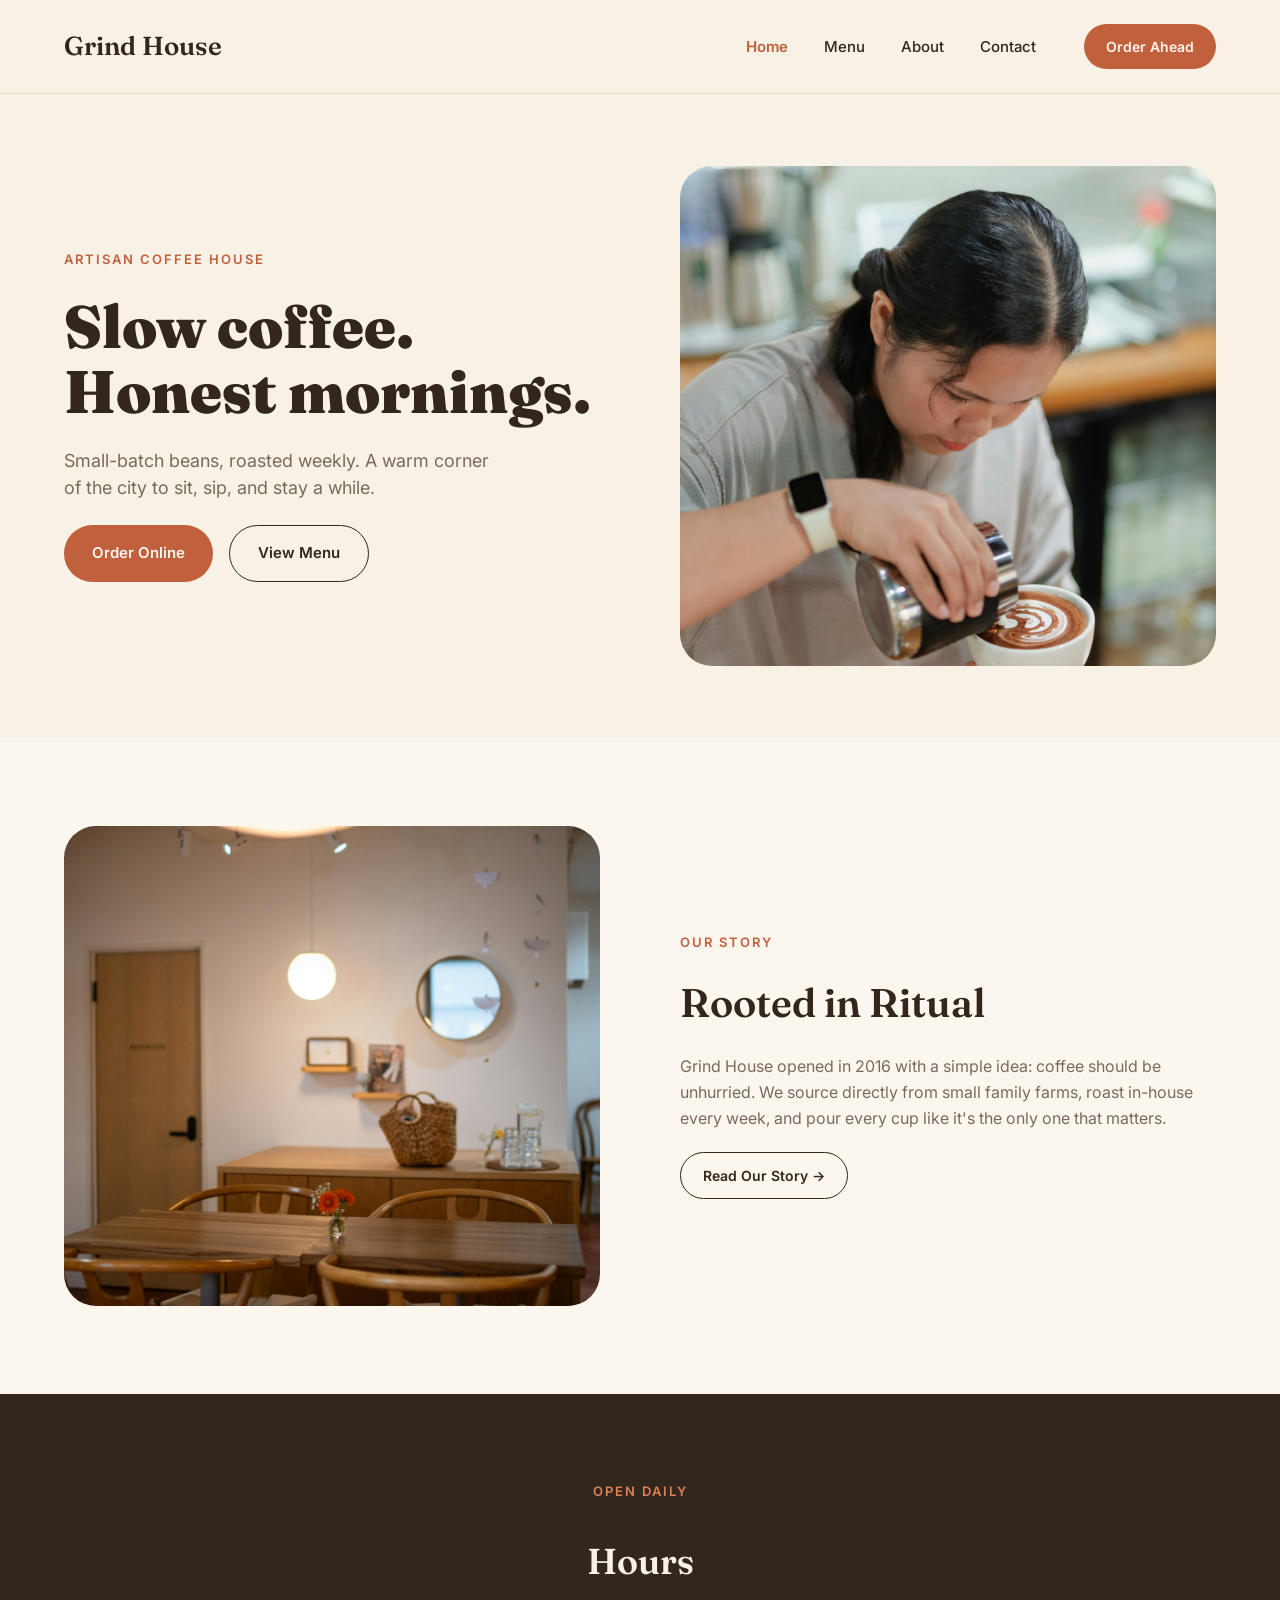
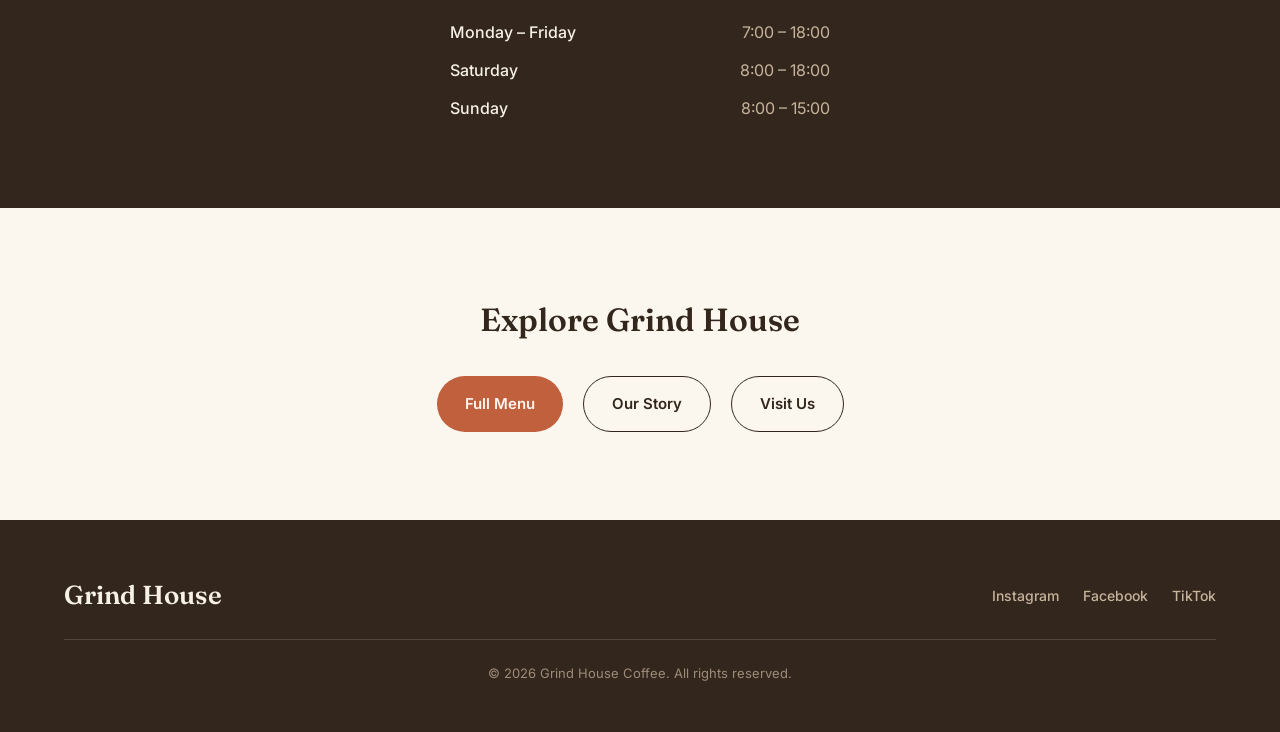
==== index.html @ 4ec2ee50 "Initial commit: Grind House multi-page static site Warm-minimalist coffee house landing site built f" ====
<!DOCTYPE html>
<html lang="ru">
<head>
<meta charset="UTF-8">
<meta name="viewport" content="width=device-width, initial-scale=1.0">
<title>Grind House — Artisan Coffee House</title>
<link rel="preconnect" href="https://fonts.googleapis.com">
<link rel="preconnect" href="https://fonts.gstatic.com" crossorigin>
<link href="https://fonts.googleapis.com/css2?family=Fraunces:ital,wght@0,600;0,900;1,600&family=Inter:ital,wght@0,400;0,500;0,600;1,400&display=swap" rel="stylesheet">
<link rel="stylesheet" href="css/style.css">
</head>
<body>

<header class="site-header">
  <a class="logo" href="index.html">Grind House</a>
  <nav class="site-nav">
    <ul class="nav-links">
      <li><a href="index.html" class="active" aria-current="page">Home</a></li>
      <li><a href="menu.html">Menu</a></li>
      <li><a href="about.html">About</a></li>
      <li><a href="contact.html">Contact</a></li>
    </ul>
    <a class="btn btn-primary btn-small" href="#">Order Ahead</a>
  </nav>
</header>

<main>

  <section class="hero">
    <div class="hero-copy">
      <span class="eyebrow">Artisan Coffee House</span>
      <h1>Slow coffee.<br>Honest mornings.</h1>
      <p class="subtext">Small-batch beans, roasted weekly. A warm corner of the city to sit, sip, and stay a while.</p>
      <div class="cta-row">
        <a class="btn btn-primary" href="#">Order Online</a>
        <a class="btn btn-secondary" href="menu.html">View Menu</a>
      </div>
    </div>
    <div class="photo-frame">
      <img src="assets/hero-barista-latte-art.jpg" alt="Barista pouring latte art into a cup at Grind House">
    </div>
  </section>

  <section class="about">
    <div class="photo-frame">
      <img src="assets/about-cafe-interior.jpg" alt="Cozy warm-toned interior of Grind House">
    </div>
    <div class="about-copy">
      <span class="eyebrow">Our Story</span>
      <h2>Rooted in Ritual</h2>
      <p>Grind House opened in 2016 with a simple idea: coffee should be unhurried. We source directly from small family farms, roast in-house every week, and pour every cup like it's the only one that matters.</p>
      <a class="btn btn-secondary btn-small" href="about.html">Read Our Story →</a>
    </div>
  </section>

  <section class="hours">
    <span class="eyebrow">Open Daily</span>
    <h2>Hours</h2>
    <div class="hours-list">
      <div class="hours-row"><span class="day">Monday – Friday</span><span class="time">7:00 – 18:00</span></div>
      <div class="hours-row"><span class="day">Saturday</span><span class="time">8:00 – 18:00</span></div>
      <div class="hours-row"><span class="day">Sunday</span><span class="time">8:00 – 15:00</span></div>
    </div>
  </section>

  <section class="explore">
    <h2>Explore Grind House</h2>
    <div class="explore-buttons">
      <a class="btn btn-primary" href="menu.html">Full Menu</a>
      <a class="btn btn-secondary" href="about.html">Our Story</a>
      <a class="btn btn-secondary" href="contact.html">Visit Us</a>
    </div>
  </section>

</main>

<footer class="site-footer">
  <div class="footer-top">
    <span class="logo">Grind House</span>
    <div class="social-links">
      <a href="#">Instagram</a>
      <a href="#">Facebook</a>
      <a href="#">TikTok</a>
    </div>
  </div>
  <div class="footer-divider"></div>
  <p class="copyright">© 2026 Grind House Coffee. All rights reserved.</p>
</footer>

</body>
</html>
---- css/style.css ----
/* Grind House — shared styles
   Palette, type and spacing carried over 1:1 from the Figma landing page. */

:root {
  --cream: #F7F1E6;
  --cream-alt: #FBF7EF;
  --text-dark: #33261C;
  --text-muted: #7A6A5D;
  --terracotta: #C1603C;
  --terracotta-dark: #A94D2B;
  --terracotta-light: #DD825A;
  --cream-text: #FFF6F0;
  --warm-muted: #C7B49D;
  --copy-muted: #9E8C7A;
  --map-bg: #EDE3D3;
  --border: #E4D8C6;
}

* {
  box-sizing: border-box;
}

html {
  scroll-behavior: smooth;
}

body {
  margin: 0;
  background: var(--cream);
  color: var(--text-dark);
  font-family: "Inter", sans-serif;
  font-size: 16px;
  line-height: 1.5;
}

h1, h2, h3 {
  margin: 0;
  font-family: "Fraunces", serif;
  font-weight: 600;
}

p {
  margin: 0;
}

a {
  text-decoration: none;
  color: inherit;
}

ul {
  list-style: none;
  margin: 0;
  padding: 0;
}

img {
  max-width: 100%;
  display: block;
}

.eyebrow {
  font-family: "Inter", sans-serif;
  font-weight: 600;
  font-size: 13px;
  letter-spacing: 2px;
  text-transform: uppercase;
  color: var(--terracotta);
}

.section-heading {
  display: flex;
  flex-direction: column;
  align-items: center;
  gap: 12px;
  text-align: center;
  margin-bottom: 48px;
}

.section-heading h2 {
  font-size: clamp(28px, 4vw, 40px);
  color: var(--text-dark);
}

/* Buttons */

.btn {
  display: inline-flex;
  align-items: center;
  justify-content: center;
  padding: 16px 28px;
  border-radius: 999px;
  font-family: "Inter", sans-serif;
  font-weight: 600;
  font-size: 15px;
  border: none;
  cursor: pointer;
  transition: background-color 0.2s ease, color 0.2s ease, border-color 0.2s ease;
}

.btn-primary {
  background: var(--terracotta);
  color: var(--cream-text);
}

.btn-primary:hover {
  background: var(--terracotta-dark);
}

.btn-secondary {
  background: transparent;
  color: var(--text-dark);
  border: 1.5px solid var(--text-dark);
}

.btn-secondary:hover {
  background: var(--text-dark);
  color: var(--cream);
}

.btn-small {
  padding: 12px 22px;
  font-size: 14px;
}

/* Header / Nav */

.site-header {
  position: sticky;
  top: 0;
  z-index: 10;
  display: flex;
  align-items: center;
  justify-content: space-between;
  gap: 24px;
  padding: 24px 64px;
  background: var(--cream);
  border-bottom: 1px solid var(--border);
  flex-wrap: wrap;
}

.logo {
  font-family: "Fraunces", serif;
  font-weight: 600;
  font-size: 26px;
  color: var(--text-dark);
  white-space: nowrap;
}

.site-nav {
  display: flex;
  align-items: center;
  gap: 48px;
  flex-wrap: wrap;
}

.nav-links {
  display: flex;
  align-items: center;
  gap: 36px;
  flex-wrap: wrap;
}

.nav-links a {
  font-weight: 500;
  font-size: 15px;
  color: var(--text-dark);
}

.nav-links a.active {
  color: var(--terracotta);
  font-weight: 600;
}

.nav-links a:hover {
  color: var(--terracotta);
}

/* Photos */

.photo-frame {
  position: relative;
  flex: 1;
  min-height: 260px;
  border-radius: 32px;
  overflow: hidden;
  background: linear-gradient(135deg, #8B5E3C, #5C3D25);
}

.photo-frame img {
  width: 100%;
  height: 100%;
  object-fit: cover;
  display: block;
}

/* Gallery grid (about.html) */

.gallery {
  display: flex;
  flex-direction: column;
  align-items: center;
  gap: 40px;
  padding: 96px 64px;
  background: var(--cream);
}

.gallery-grid {
  display: grid;
  grid-template-columns: repeat(3, 1fr);
  gap: 24px;
  width: 100%;
  max-width: 1200px;
}

.gallery-grid .photo-frame {
  height: 260px;
  border-radius: 20px;
}

/* Hero */

.hero {
  display: flex;
  align-items: center;
  gap: 80px;
  padding: 72px 64px;
  background: var(--cream);
}

.hero-copy {
  flex: 1;
  display: flex;
  flex-direction: column;
  align-items: flex-start;
  gap: 24px;
}

.hero-copy h1 {
  font-weight: 900;
  font-size: clamp(36px, 5vw, 60px);
  line-height: 1.08;
  color: var(--text-dark);
}

.hero-copy p.subtext {
  font-family: "Inter", sans-serif;
  font-size: 18px;
  line-height: 1.5;
  color: var(--text-muted);
  max-width: 440px;
}

.cta-row {
  display: flex;
  gap: 16px;
  flex-wrap: wrap;
}

.hero .photo-frame {
  flex: 1;
  height: 500px;
}

/* About */

.about {
  display: flex;
  align-items: center;
  gap: 80px;
  padding: 88px 64px;
  background: var(--cream-alt);
}

.about .photo-frame {
  flex: 1;
  height: 480px;
}

.about-copy {
  flex: 1;
  display: flex;
  flex-direction: column;
  align-items: flex-start;
  gap: 20px;
}

.about-copy h2 {
  font-size: clamp(28px, 4vw, 40px);
}

.about-copy p {
  font-size: 16px;
  line-height: 1.65;
  color: var(--text-muted);
  max-width: 520px;
}

/* About page — values row */

.values-row {
  display: flex;
  gap: 40px;
  padding: 0 64px 96px;
  background: var(--cream-alt);
  flex-wrap: wrap;
  justify-content: center;
}

.value-card {
  flex: 1;
  min-width: 220px;
  max-width: 320px;
  display: flex;
  flex-direction: column;
  gap: 12px;
}

.value-card .value-index {
  font-family: "Fraunces", serif;
  font-weight: 600;
  font-size: 32px;
  color: var(--terracotta);
}

.value-card h3 {
  font-size: 20px;
  color: var(--text-dark);
}

.value-card p {
  font-size: 15px;
  line-height: 1.6;
  color: var(--text-muted);
}

/* Menu */

.menu-section {
  display: flex;
  flex-direction: column;
  align-items: center;
  padding: 96px 64px;
  background: var(--cream);
}

.menu-intro {
  max-width: 560px;
  text-align: center;
  color: var(--text-muted);
  font-size: 16px;
  line-height: 1.6;
  margin: -24px 0 48px;
}

.menu-columns {
  display: grid;
  grid-template-columns: repeat(2, minmax(300px, 440px));
  gap: 64px;
  justify-content: center;
}

.menu-column {
  display: flex;
  flex-direction: column;
  gap: 20px;
}

.menu-column h3 {
  font-size: 22px;
  color: var(--text-dark);
}

.menu-row {
  display: flex;
  justify-content: space-between;
  align-items: center;
  gap: 12px;
}

.menu-row .item-name {
  font-weight: 500;
  color: var(--text-dark);
}

.menu-row .item-price {
  font-weight: 600;
  color: var(--terracotta);
}

/* Hours */

.hours {
  display: flex;
  flex-direction: column;
  align-items: center;
  gap: 32px;
  padding: 88px 64px;
  background: var(--text-dark);
}

.hours .eyebrow {
  color: var(--terracotta-light);
}

.hours h2 {
  color: var(--cream);
  font-size: clamp(28px, 4vw, 36px);
}

.hours-list {
  display: flex;
  flex-direction: column;
  gap: 14px;
  width: 100%;
  max-width: 380px;
}

.hours-row {
  display: flex;
  justify-content: space-between;
  gap: 12px;
}

.hours-row .day {
  font-weight: 500;
  color: var(--cream);
}

.hours-row .time {
  color: var(--warm-muted);
}

/* Explore links (index page) */

.explore {
  display: flex;
  flex-direction: column;
  align-items: center;
  gap: 32px;
  padding: 88px 64px;
  background: var(--cream-alt);
  text-align: center;
}

.explore h2 {
  font-size: clamp(24px, 3.5vw, 32px);
}

.explore-buttons {
  display: flex;
  gap: 20px;
  flex-wrap: wrap;
  justify-content: center;
}

/* Contact */

.contact {
  display: flex;
  align-items: center;
  gap: 80px;
  padding: 88px 64px;
  background: var(--cream);
  flex-wrap: wrap;
}

.contact-copy {
  flex: 1;
  min-width: 280px;
  display: flex;
  flex-direction: column;
  align-items: flex-start;
  gap: 18px;
}

.contact-copy h2 {
  font-size: clamp(28px, 4vw, 36px);
}

.contact-copy .address {
  color: var(--text-muted);
  font-size: 16px;
  line-height: 1.6;
}

.contact-copy .phone,
.contact-copy .email {
  font-weight: 500;
  font-size: 16px;
  color: var(--text-dark);
}

.map-placeholder {
  position: relative;
  flex: 1;
  min-width: 280px;
  height: 360px;
  border-radius: 24px;
  overflow: hidden;
  background: var(--map-bg);
}

.map-placeholder img {
  width: 100%;
  height: 100%;
  object-fit: cover;
  display: block;
}

.map-caption {
  position: absolute;
  left: 0;
  right: 0;
  bottom: 0;
  display: flex;
  align-items: center;
  gap: 8px;
  padding: 18px 20px;
  background: linear-gradient(to top, rgba(51, 38, 28, 0.8), transparent);
  color: var(--cream-text);
  font-size: 14px;
}

/* Footer */

.site-footer {
  display: flex;
  flex-direction: column;
  align-items: center;
  gap: 24px;
  padding: 56px 64px 48px;
  background: var(--text-dark);
}

.footer-top {
  display: flex;
  justify-content: space-between;
  align-items: center;
  width: 100%;
  flex-wrap: wrap;
  gap: 16px;
}

.footer-top .logo {
  color: var(--cream);
}

.social-links {
  display: flex;
  gap: 24px;
  flex-wrap: wrap;
}

.social-links a {
  font-weight: 500;
  font-size: 14px;
  color: var(--warm-muted);
}

.social-links a:hover {
  color: var(--cream-text);
}

.footer-divider {
  width: 100%;
  height: 1px;
  background: rgba(247, 241, 230, 0.15);
}

.copyright {
  font-size: 13px;
  color: var(--copy-muted);
}

/* Responsive */

@media (max-width: 900px) {
  .site-header {
    padding: 20px 24px;
  }

  .hero,
  .about,
  .contact {
    flex-direction: column;
    padding: 56px 24px;
    gap: 40px;
  }

  .hero-copy,
  .about-copy {
    align-items: center;
    text-align: center;
  }

  .hero-copy p.subtext {
    max-width: 100%;
  }

  .cta-row {
    justify-content: center;
  }

  .menu-section,
  .hours,
  .explore {
    padding: 64px 24px;
  }

  .menu-columns {
    grid-template-columns: 1fr;
    max-width: 440px;
  }

  .gallery {
    padding: 64px 24px;
  }

  .gallery-grid {
    grid-template-columns: repeat(2, 1fr);
  }
}

@media (max-width: 560px) {
  .gallery-grid {
    grid-template-columns: 1fr;
  }

  .site-footer {
    padding: 48px 24px;
  }

  .footer-top {
    flex-direction: column;
    text-align: center;
  }
}

@media (max-width: 480px) {
  .logo {
    font-size: 22px;
  }

  .nav-links {
    gap: 20px;
  }
}
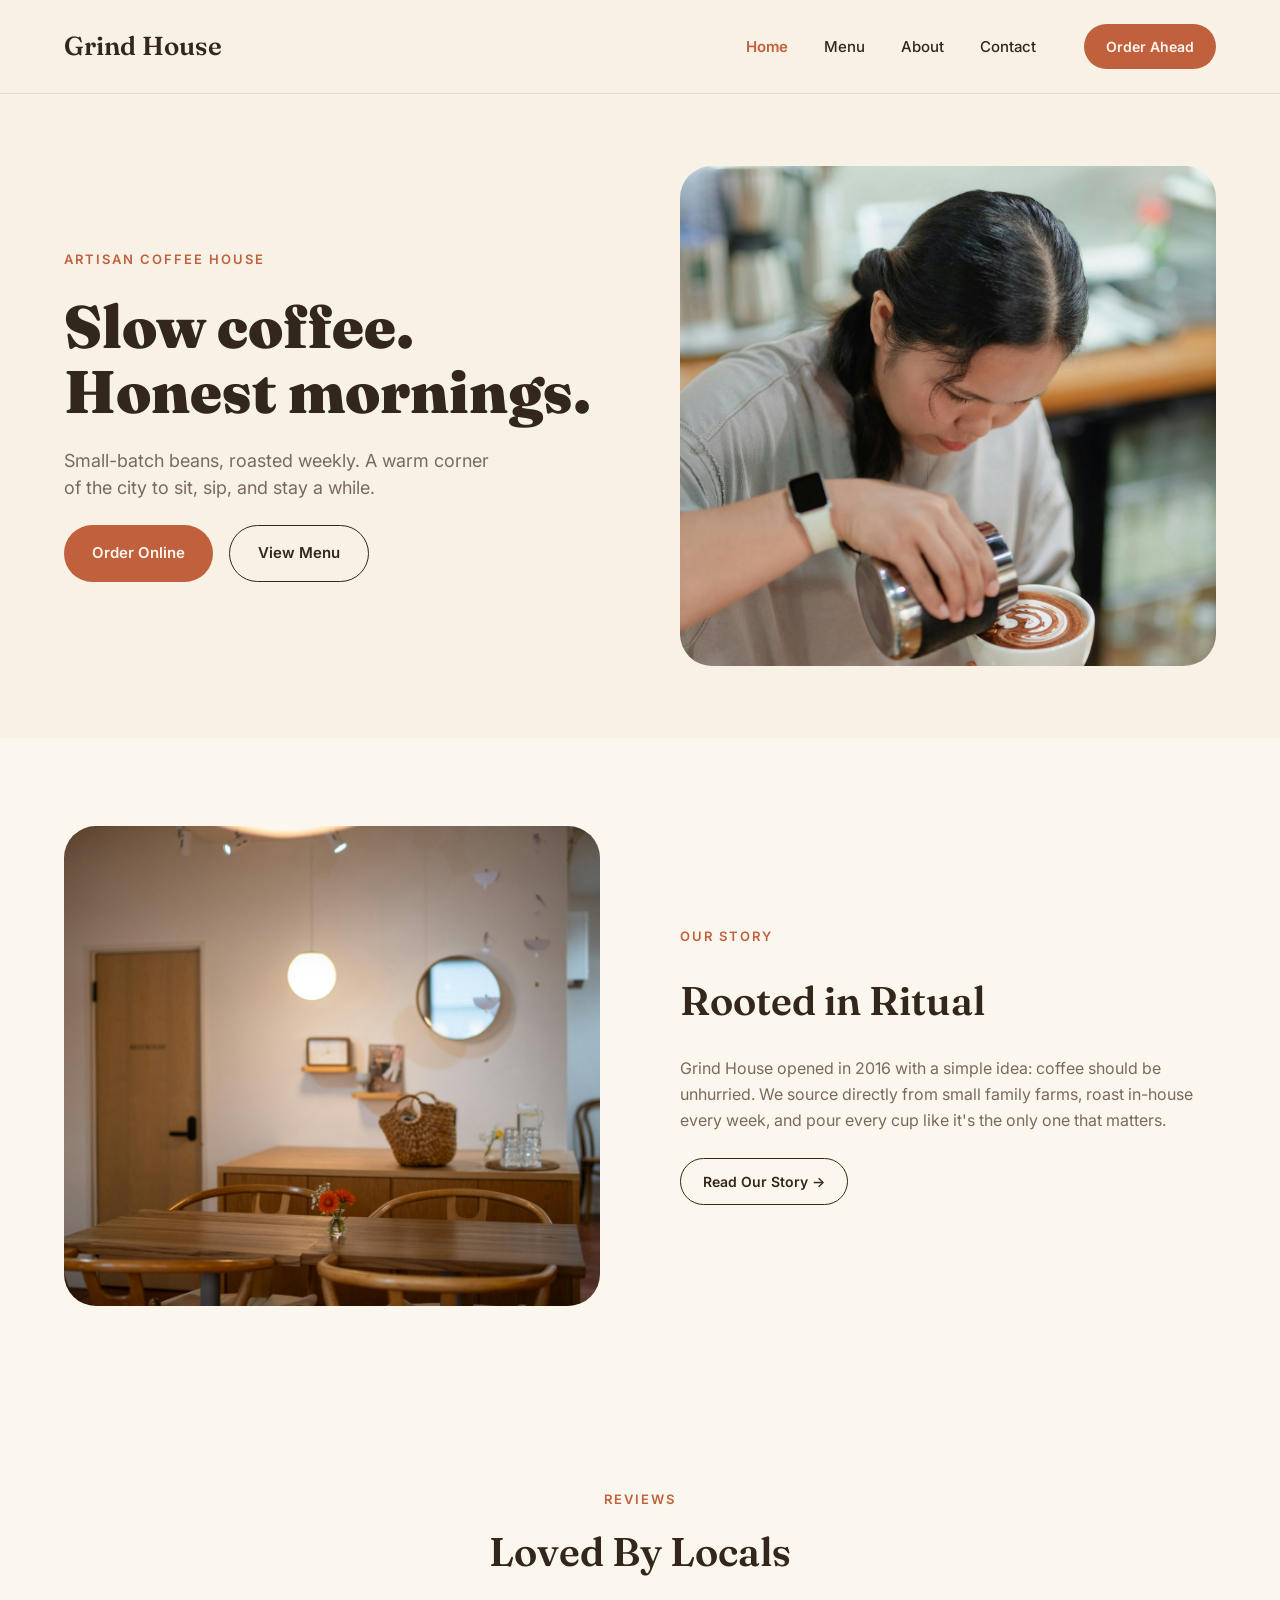
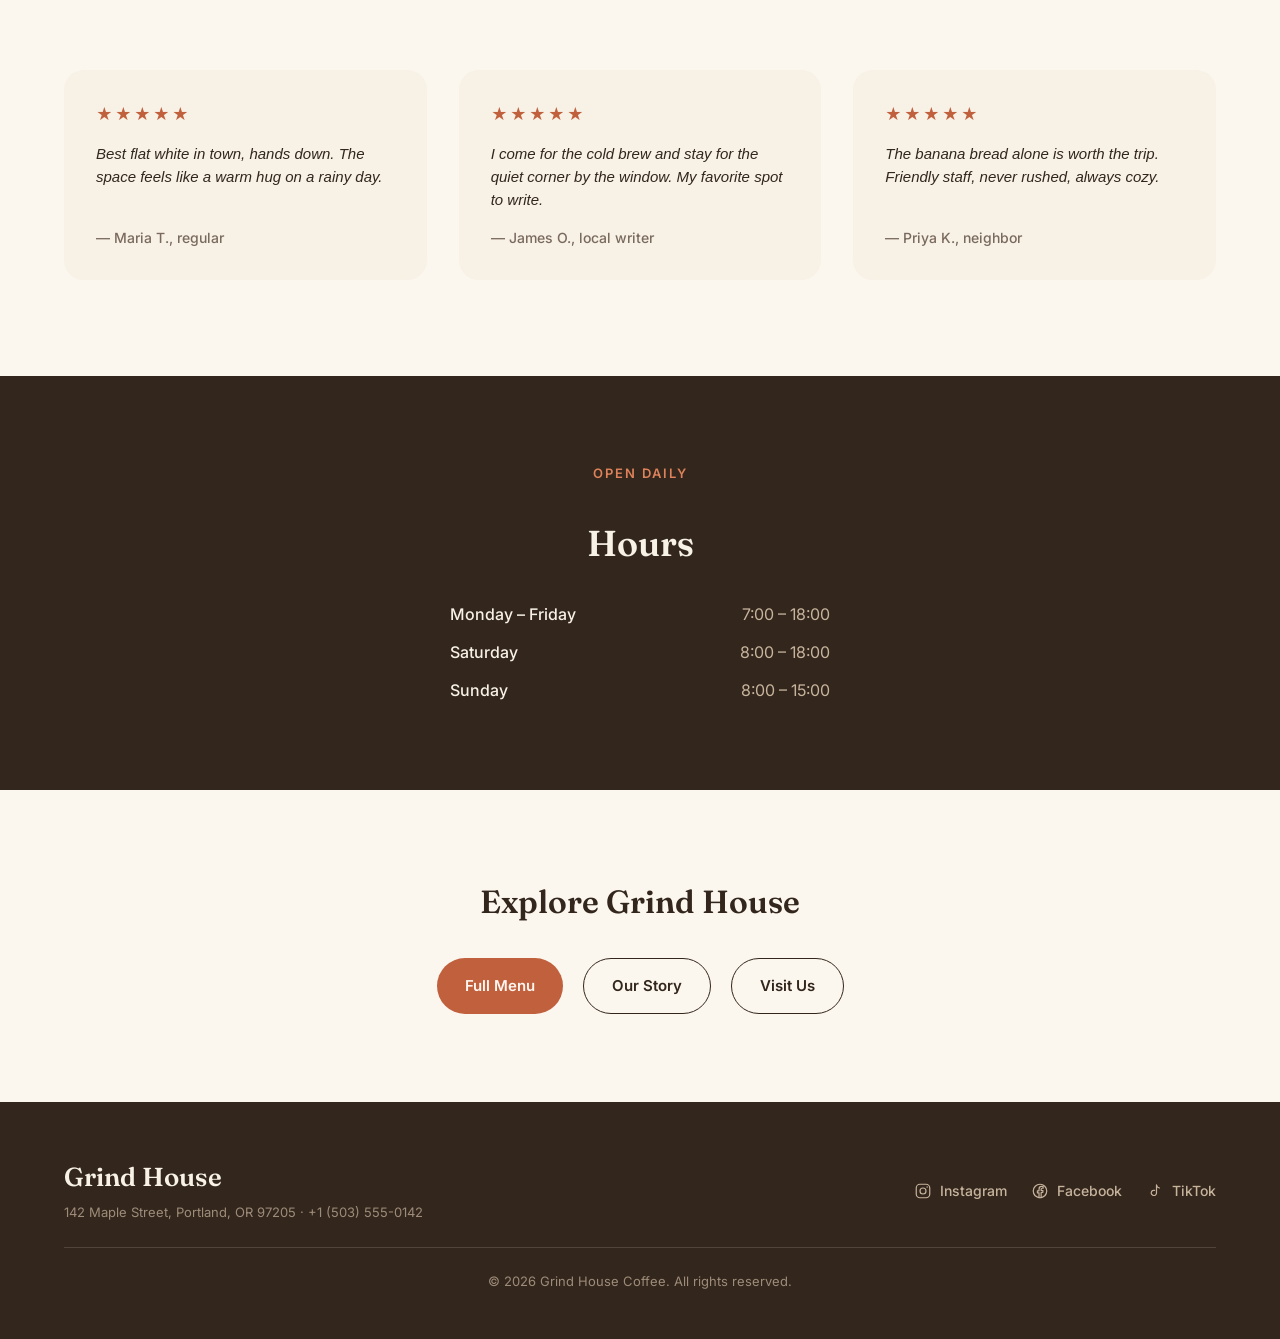
==== commit b1744f7d: "Apply design review fixes: spacing, reviews, footer, accent color - Normalize copy-block spacing to " ====
--- a/index.html
+++ b/index.html
@@ -53,6 +53,30 @@
     </div>
   </section>
 
+  <section class="reviews">
+    <div class="section-heading">
+      <span class="eyebrow">Reviews</span>
+      <h2>Loved By Locals</h2>
+    </div>
+    <div class="review-cards">
+      <div class="review-card">
+        <span class="stars">★★★★★</span>
+        <p class="quote">Best flat white in town, hands down. The space feels like a warm hug on a rainy day.</p>
+        <span class="reviewer">— Maria T., regular</span>
+      </div>
+      <div class="review-card">
+        <span class="stars">★★★★★</span>
+        <p class="quote">I come for the cold brew and stay for the quiet corner by the window. My favorite spot to write.</p>
+        <span class="reviewer">— James O., local writer</span>
+      </div>
+      <div class="review-card">
+        <span class="stars">★★★★★</span>
+        <p class="quote">The banana bread alone is worth the trip. Friendly staff, never rushed, always cozy.</p>
+        <span class="reviewer">— Priya K., neighbor</span>
+      </div>
+    </div>
+  </section>
+
   <section class="hours">
     <span class="eyebrow">Open Daily</span>
     <h2>Hours</h2>
@@ -76,11 +100,14 @@
 
 <footer class="site-footer">
   <div class="footer-top">
-    <span class="logo">Grind House</span>
+    <div class="footer-brand">
+      <span class="logo">Grind House</span>
+      <p class="footer-contact">142 Maple Street, Portland, OR 97205 · +1 (503) 555-0142</p>
+    </div>
     <div class="social-links">
-      <a href="#">Instagram</a>
-      <a href="#">Facebook</a>
-      <a href="#">TikTok</a>
+      <a href="#"><svg viewBox="0 0 24 24"><rect x="3" y="3" width="18" height="18" rx="5"/><circle cx="12" cy="12" r="4"/><circle cx="17.5" cy="6.5" r="1" fill="currentColor" stroke="none"/></svg>Instagram</a>
+      <a href="#"><svg viewBox="0 0 24 24"><circle cx="12" cy="12" r="9"/><path d="M13.5 21v-7h2.2l.3-2.6h-2.5V9.6c0-.75.2-1.26 1.28-1.26h1.37V6.02C15.9 5.95 15.1 5.9 14.2 5.9c-2.1 0-3.5 1.28-3.5 3.63v2.3H8.5v2.6h2.2V21"/></svg>Facebook</a>
+      <a href="#"><svg viewBox="0 0 24 24"><path d="M14 4v10.5a3.5 3.5 0 1 1-2.5-3.35"/><path d="M14 4c.4 2.2 2 3.7 4 4"/></svg>TikTok</a>
     </div>
   </div>
   <div class="footer-divider"></div>
--- a/css/style.css
+++ b/css/style.css
@@ -282,7 +282,7 @@
   display: flex;
   flex-direction: column;
   align-items: flex-start;
-  gap: 20px;
+  gap: 24px;
 }
 
 .about-copy h2 {
@@ -385,7 +385,60 @@
 
 .menu-row .item-price {
   font-weight: 600;
+  color: var(--text-dark);
+}
+
+/* Reviews */
+
+.reviews {
+  display: flex;
+  flex-direction: column;
+  align-items: center;
+  gap: 40px;
+  padding: 96px 64px;
+  background: var(--cream-alt);
+}
+
+.review-cards {
+  display: flex;
+  align-items: stretch;
+  justify-content: center;
+  flex-wrap: wrap;
+  gap: 32px;
+  width: 100%;
+  max-width: 1200px;
+}
+
+.review-card {
+  flex: 1;
+  min-width: 280px;
+  max-width: 380px;
+  display: flex;
+  flex-direction: column;
+  gap: 16px;
+  padding: 32px;
+  border-radius: 20px;
+  background: var(--cream);
+}
+
+.review-card .stars {
   color: var(--terracotta);
+  font-size: 16px;
+  letter-spacing: 2px;
+}
+
+.review-card .quote {
+  font-style: italic;
+  font-size: 15px;
+  line-height: 1.55;
+  color: var(--text-dark);
+}
+
+.review-card .reviewer {
+  font-weight: 500;
+  font-size: 14px;
+  color: var(--text-muted);
+  margin-top: auto;
 }
 
 /* Hours */
@@ -471,7 +524,7 @@
   display: flex;
   flex-direction: column;
   align-items: flex-start;
-  gap: 18px;
+  gap: 24px;
 }
 
 .contact-copy h2 {
@@ -542,10 +595,21 @@
   gap: 16px;
 }
 
+.footer-brand {
+  display: flex;
+  flex-direction: column;
+  gap: 6px;
+}
+
 .footer-top .logo {
   color: var(--cream);
 }
 
+.footer-contact {
+  font-size: 13px;
+  color: var(--copy-muted);
+}
+
 .social-links {
   display: flex;
   gap: 24px;
@@ -553,9 +617,23 @@
 }
 
 .social-links a {
+  display: inline-flex;
+  align-items: center;
+  gap: 8px;
   font-weight: 500;
   font-size: 14px;
   color: var(--warm-muted);
+}
+
+.social-links a svg {
+  width: 18px;
+  height: 18px;
+  flex-shrink: 0;
+  fill: none;
+  stroke: currentColor;
+  stroke-width: 1.6;
+  stroke-linecap: round;
+  stroke-linejoin: round;
 }
 
 .social-links a:hover {
@@ -604,7 +682,8 @@
 
   .menu-section,
   .hours,
-  .explore {
+  .explore,
+  .reviews {
     padding: 64px 24px;
   }
 
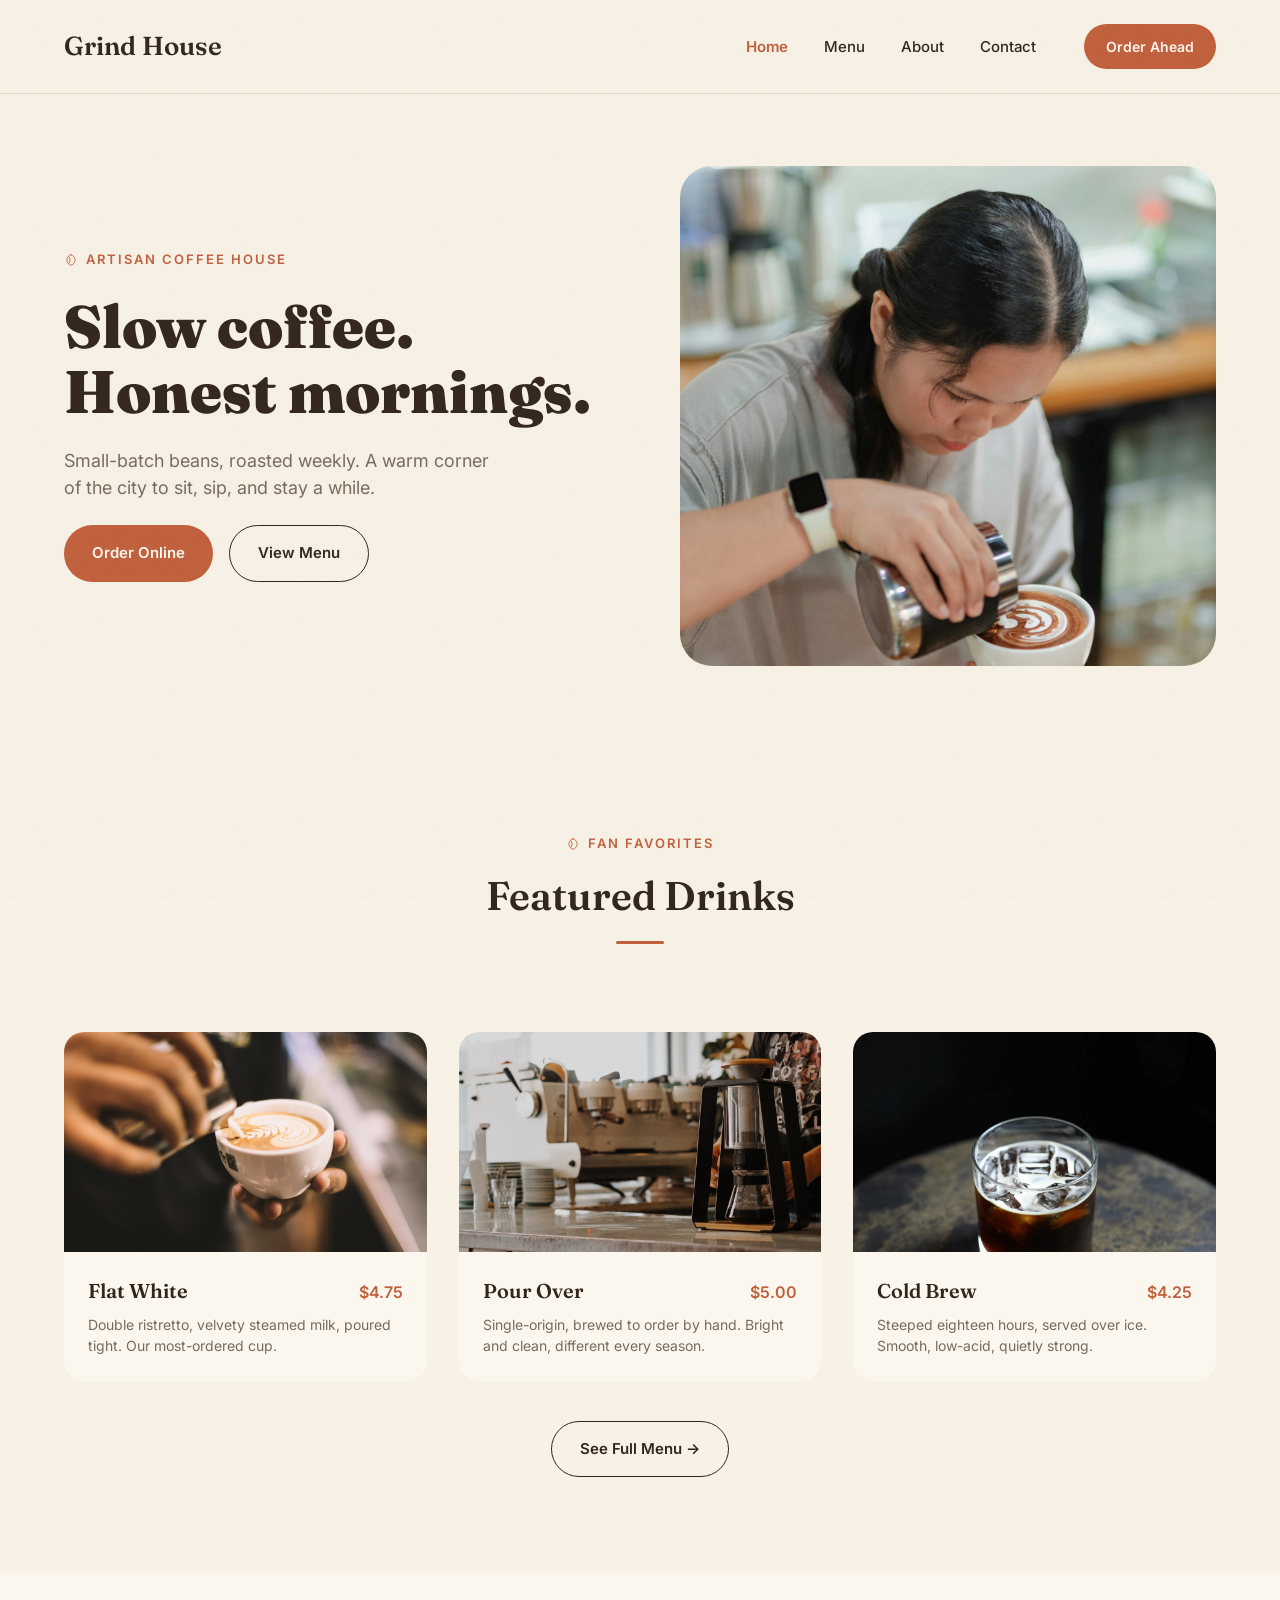
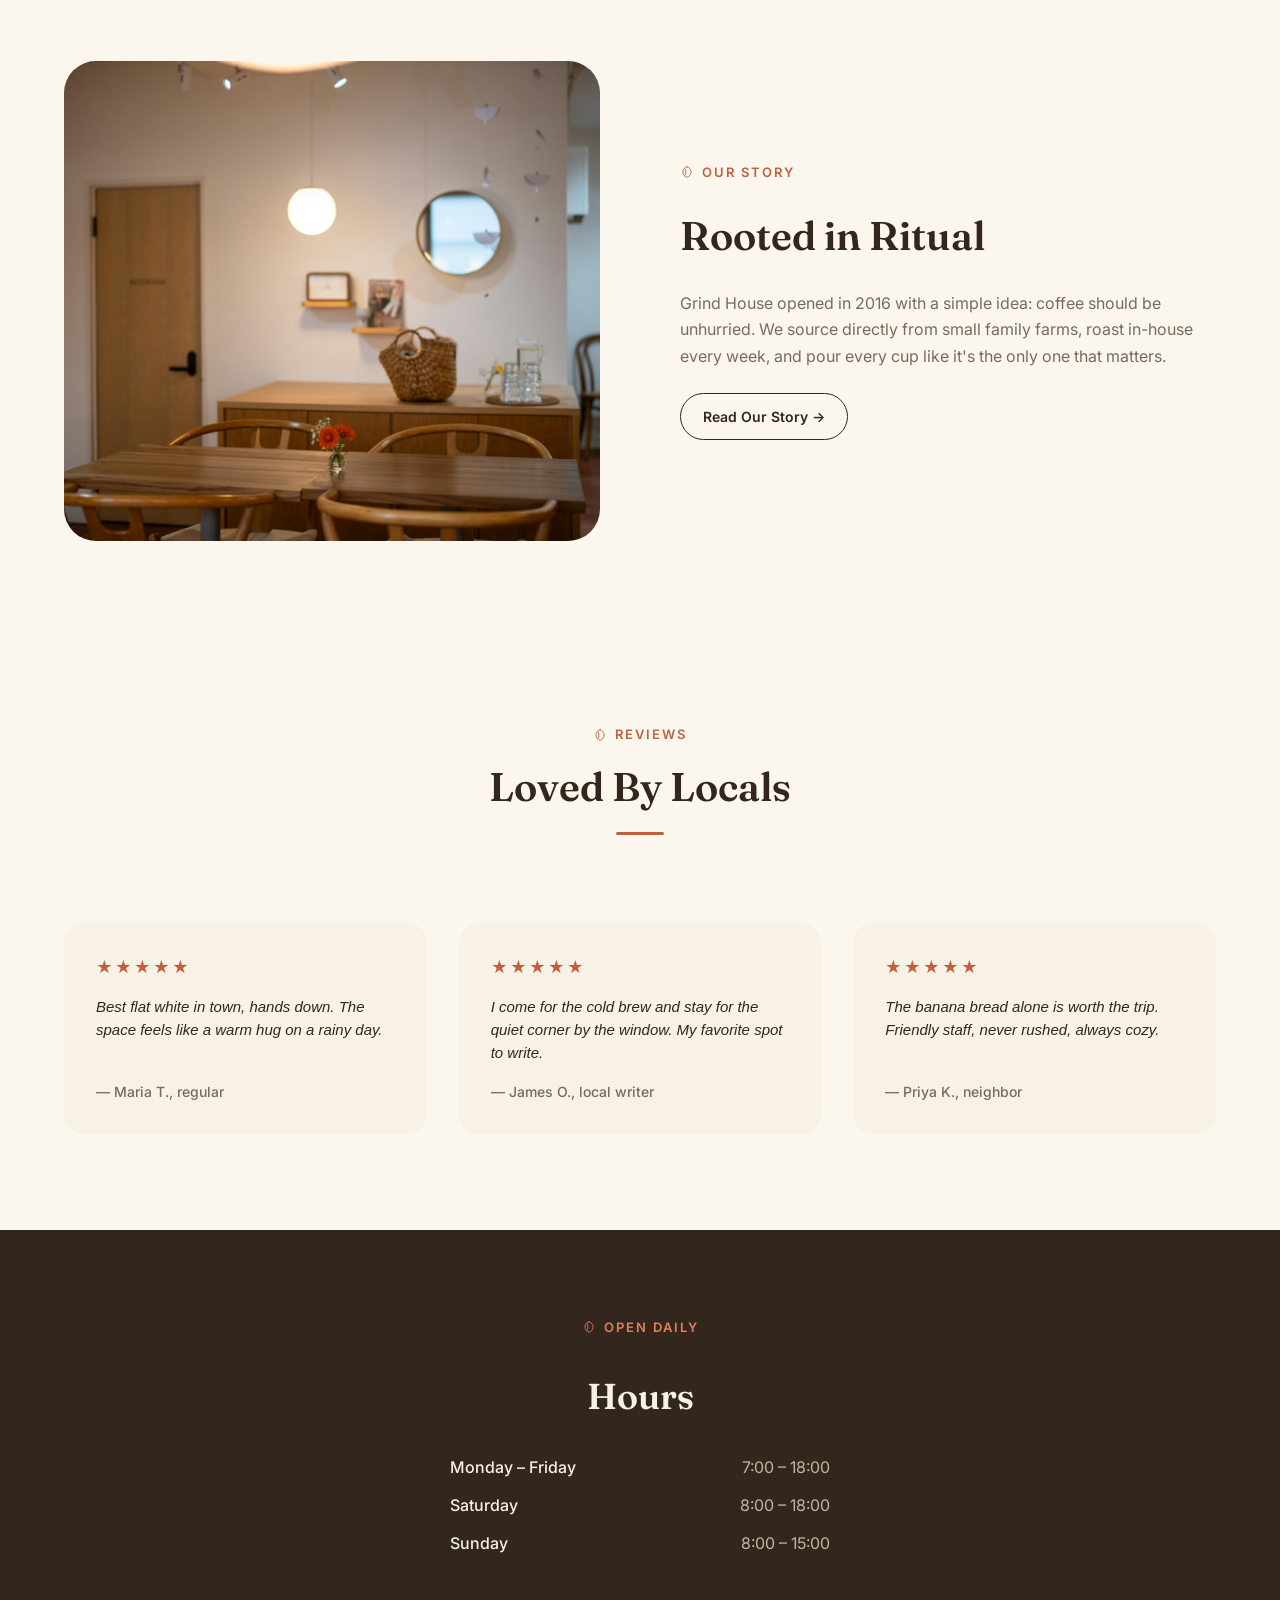
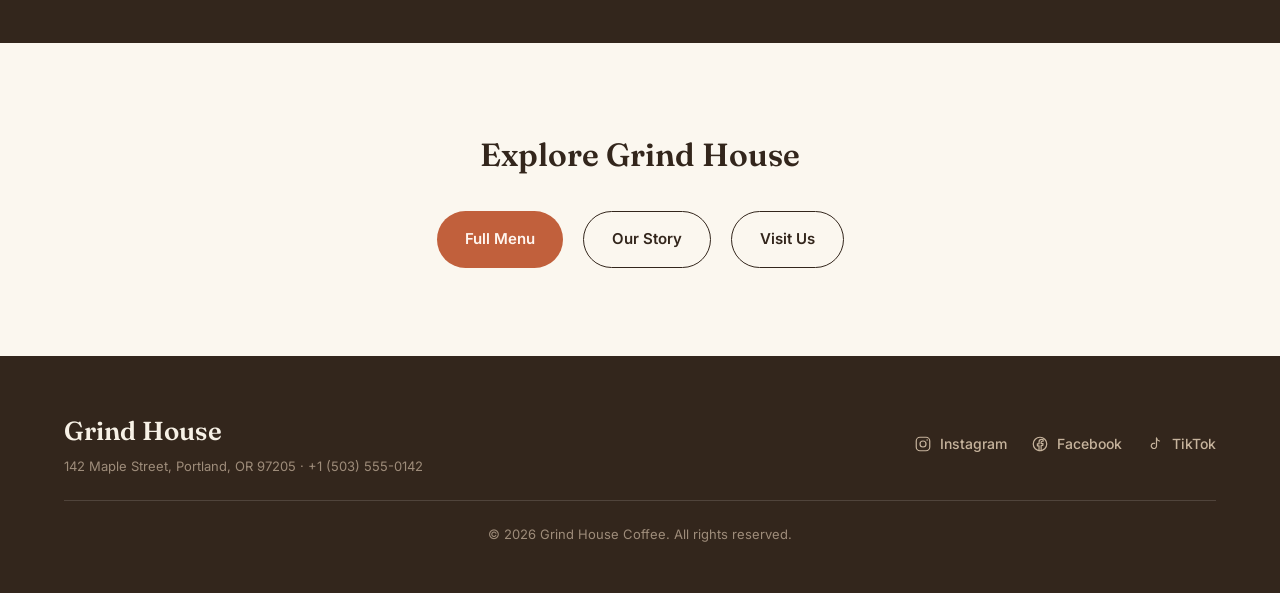
==== commit 4c026662: "Add award-winning polish: Featured Drinks, IG gallery, microinteractions - Featured Drinks section o" ====
--- a/index.html
+++ b/index.html
@@ -27,8 +27,8 @@
 <main>
 
   <section class="hero">
-    <div class="hero-copy">
-      <span class="eyebrow">Artisan Coffee House</span>
+    <div class="hero-copy reveal">
+      <span class="eyebrow"><svg class="bean-icon" viewBox="0 0 24 24" aria-hidden="true"><path d="M12 3c-4.4 1.2-7 5-7 9s2.6 7.8 7 9c4.4-1.2 7-5 7-9s-2.6-7.8-7-9z"/><path d="M9 6.5c1.8 1.6 1.8 9.4 0 11"/></svg>Artisan Coffee House</span>
       <h1>Slow coffee.<br>Honest mornings.</h1>
       <p class="subtext">Small-batch beans, roasted weekly. A warm corner of the city to sit, sip, and stay a while.</p>
       <div class="cta-row">
@@ -36,17 +36,63 @@
         <a class="btn btn-secondary" href="menu.html">View Menu</a>
       </div>
     </div>
-    <div class="photo-frame">
+    <div class="photo-frame reveal reveal-delay-1">
       <img src="assets/hero-barista-latte-art.jpg" alt="Barista pouring latte art into a cup at Grind House">
     </div>
   </section>
 
+  <section class="featured">
+    <div class="section-heading reveal">
+      <span class="eyebrow"><svg class="bean-icon" viewBox="0 0 24 24" aria-hidden="true"><path d="M12 3c-4.4 1.2-7 5-7 9s2.6 7.8 7 9c4.4-1.2 7-5 7-9s-2.6-7.8-7-9z"/><path d="M9 6.5c1.8 1.6 1.8 9.4 0 11"/></svg>Fan Favorites</span>
+      <h2>Featured Drinks</h2>
+    </div>
+    <div class="featured-grid">
+      <article class="featured-card reveal">
+        <div class="featured-photo">
+          <img src="assets/featured-flat-white.jpg" alt="Flat white with latte art">
+        </div>
+        <div class="featured-info">
+          <div class="featured-row">
+            <h3>Flat White</h3>
+            <span class="featured-price">$4.75</span>
+          </div>
+          <p>Double ristretto, velvety steamed milk, poured tight. Our most-ordered cup.</p>
+        </div>
+      </article>
+      <article class="featured-card reveal reveal-delay-1">
+        <div class="featured-photo">
+          <img src="assets/featured-pour-over.jpg" alt="Pour-over coffee being brewed" style="object-position: left center;">
+        </div>
+        <div class="featured-info">
+          <div class="featured-row">
+            <h3>Pour Over</h3>
+            <span class="featured-price">$5.00</span>
+          </div>
+          <p>Single-origin, brewed to order by hand. Bright and clean, different every season.</p>
+        </div>
+      </article>
+      <article class="featured-card reveal reveal-delay-2">
+        <div class="featured-photo">
+          <img src="assets/featured-cold-brew.jpg" alt="Glass of iced cold brew coffee">
+        </div>
+        <div class="featured-info">
+          <div class="featured-row">
+            <h3>Cold Brew</h3>
+            <span class="featured-price">$4.25</span>
+          </div>
+          <p>Steeped eighteen hours, served over ice. Smooth, low-acid, quietly strong.</p>
+        </div>
+      </article>
+    </div>
+    <a class="btn btn-secondary" href="menu.html">See Full Menu →</a>
+  </section>
+
   <section class="about">
-    <div class="photo-frame">
+    <div class="photo-frame reveal">
       <img src="assets/about-cafe-interior.jpg" alt="Cozy warm-toned interior of Grind House">
     </div>
-    <div class="about-copy">
-      <span class="eyebrow">Our Story</span>
+    <div class="about-copy reveal reveal-delay-1">
+      <span class="eyebrow"><svg class="bean-icon" viewBox="0 0 24 24" aria-hidden="true"><path d="M12 3c-4.4 1.2-7 5-7 9s2.6 7.8 7 9c4.4-1.2 7-5 7-9s-2.6-7.8-7-9z"/><path d="M9 6.5c1.8 1.6 1.8 9.4 0 11"/></svg>Our Story</span>
       <h2>Rooted in Ritual</h2>
       <p>Grind House opened in 2016 with a simple idea: coffee should be unhurried. We source directly from small family farms, roast in-house every week, and pour every cup like it's the only one that matters.</p>
       <a class="btn btn-secondary btn-small" href="about.html">Read Our Story →</a>
@@ -54,22 +100,22 @@
   </section>
 
   <section class="reviews">
-    <div class="section-heading">
-      <span class="eyebrow">Reviews</span>
+    <div class="section-heading reveal">
+      <span class="eyebrow"><svg class="bean-icon" viewBox="0 0 24 24" aria-hidden="true"><path d="M12 3c-4.4 1.2-7 5-7 9s2.6 7.8 7 9c4.4-1.2 7-5 7-9s-2.6-7.8-7-9z"/><path d="M9 6.5c1.8 1.6 1.8 9.4 0 11"/></svg>Reviews</span>
       <h2>Loved By Locals</h2>
     </div>
     <div class="review-cards">
-      <div class="review-card">
+      <div class="review-card reveal">
         <span class="stars">★★★★★</span>
         <p class="quote">Best flat white in town, hands down. The space feels like a warm hug on a rainy day.</p>
         <span class="reviewer">— Maria T., regular</span>
       </div>
-      <div class="review-card">
+      <div class="review-card reveal reveal-delay-1">
         <span class="stars">★★★★★</span>
         <p class="quote">I come for the cold brew and stay for the quiet corner by the window. My favorite spot to write.</p>
         <span class="reviewer">— James O., local writer</span>
       </div>
-      <div class="review-card">
+      <div class="review-card reveal reveal-delay-2">
         <span class="stars">★★★★★</span>
         <p class="quote">The banana bread alone is worth the trip. Friendly staff, never rushed, always cozy.</p>
         <span class="reviewer">— Priya K., neighbor</span>
@@ -78,9 +124,9 @@
   </section>
 
   <section class="hours">
-    <span class="eyebrow">Open Daily</span>
-    <h2>Hours</h2>
-    <div class="hours-list">
+    <span class="eyebrow reveal"><svg class="bean-icon" viewBox="0 0 24 24" aria-hidden="true"><path d="M12 3c-4.4 1.2-7 5-7 9s2.6 7.8 7 9c4.4-1.2 7-5 7-9s-2.6-7.8-7-9z"/><path d="M9 6.5c1.8 1.6 1.8 9.4 0 11"/></svg>Open Daily</span>
+    <h2 class="reveal">Hours</h2>
+    <div class="hours-list reveal">
       <div class="hours-row"><span class="day">Monday – Friday</span><span class="time">7:00 – 18:00</span></div>
       <div class="hours-row"><span class="day">Saturday</span><span class="time">8:00 – 18:00</span></div>
       <div class="hours-row"><span class="day">Sunday</span><span class="time">8:00 – 15:00</span></div>
@@ -88,8 +134,8 @@
   </section>
 
   <section class="explore">
-    <h2>Explore Grind House</h2>
-    <div class="explore-buttons">
+    <h2 class="reveal">Explore Grind House</h2>
+    <div class="explore-buttons reveal">
       <a class="btn btn-primary" href="menu.html">Full Menu</a>
       <a class="btn btn-secondary" href="about.html">Our Story</a>
       <a class="btn btn-secondary" href="contact.html">Visit Us</a>
@@ -114,5 +160,6 @@
   <p class="copyright">© 2026 Grind House Coffee. All rights reserved.</p>
 </footer>
 
+<script src="js/reveal.js" defer></script>
 </body>
 </html>
--- a/css/style.css
+++ b/css/style.css
@@ -25,12 +25,25 @@
 }
 
 body {
+  position: relative;
   margin: 0;
   background: var(--cream);
   color: var(--text-dark);
   font-family: "Inter", sans-serif;
   font-size: 16px;
   line-height: 1.5;
+}
+
+/* Subtle film-grain texture — a quiet, tactile layer over every section,
+   flat colour alone reads a little sterile at this scale. */
+body::before {
+  content: "";
+  position: fixed;
+  inset: 0;
+  z-index: 999;
+  pointer-events: none;
+  opacity: 0.035;
+  background-image: url("data:image/svg+xml,%3Csvg xmlns='http://www.w3.org/2000/svg' width='200' height='200'%3E%3Cfilter id='n'%3E%3CfeTurbulence type='fractalNoise' baseFrequency='0.9' numOctaves='2' stitchTiles='stitch'/%3E%3C/filter%3E%3Crect width='100%25' height='100%25' filter='url(%23n)'/%3E%3C/svg%3E");
 }
 
 h1, h2, h3 {
@@ -60,6 +73,9 @@
 }
 
 .eyebrow {
+  display: inline-flex;
+  align-items: center;
+  gap: 8px;
   font-family: "Inter", sans-serif;
   font-weight: 600;
   font-size: 13px;
@@ -68,6 +84,16 @@
   color: var(--terracotta);
 }
 
+.bean-icon {
+  width: 14px;
+  height: 14px;
+  flex-shrink: 0;
+  fill: none;
+  stroke: currentColor;
+  stroke-width: 1.5;
+  stroke-linecap: round;
+}
+
 .section-heading {
   display: flex;
   flex-direction: column;
@@ -78,8 +104,22 @@
 }
 
 .section-heading h2 {
+  position: relative;
+  padding-bottom: 18px;
   font-size: clamp(28px, 4vw, 40px);
   color: var(--text-dark);
+}
+
+.section-heading h2::after {
+  content: "";
+  position: absolute;
+  left: 50%;
+  bottom: 0;
+  width: 48px;
+  height: 3px;
+  border-radius: 2px;
+  background: var(--terracotta);
+  transform: translateX(-50%);
 }
 
 /* Buttons */
@@ -95,7 +135,8 @@
   font-size: 15px;
   border: none;
   cursor: pointer;
-  transition: background-color 0.2s ease, color 0.2s ease, border-color 0.2s ease;
+  transition: background-color 0.3s ease, color 0.3s ease, border-color 0.3s ease,
+    box-shadow 0.3s ease, transform 0.3s ease;
 }
 
 .btn-primary {
@@ -105,6 +146,8 @@
 
 .btn-primary:hover {
   background: var(--terracotta-dark);
+  box-shadow: 0 10px 24px rgba(193, 96, 60, 0.32);
+  transform: translateY(-2px);
 }
 
 .btn-secondary {
@@ -116,6 +159,13 @@
 .btn-secondary:hover {
   background: var(--text-dark);
   color: var(--cream);
+  box-shadow: 0 10px 24px rgba(51, 38, 28, 0.18);
+  transform: translateY(-2px);
+}
+
+.btn:active {
+  transform: translateY(0);
+  box-shadow: none;
 }
 
 .btn-small {
@@ -192,9 +242,10 @@
   height: 100%;
   object-fit: cover;
   display: block;
-}
-
-/* Gallery grid (about.html) */
+  transition: transform 0.4s ease;
+}
+
+/* Gallery grid (about.html) — Instagram-style */
 
 .gallery {
   display: flex;
@@ -203,6 +254,21 @@
   gap: 40px;
   padding: 96px 64px;
   background: var(--cream);
+}
+
+.gallery-handle {
+  display: inline-flex;
+  align-items: center;
+  gap: 6px;
+  margin-top: -24px;
+  font-weight: 500;
+  font-size: 14px;
+  color: var(--terracotta);
+  transition: color 0.3s ease;
+}
+
+.gallery-handle:hover {
+  color: var(--terracotta-dark);
 }
 
 .gallery-grid {
@@ -214,8 +280,45 @@
 }
 
 .gallery-grid .photo-frame {
-  height: 260px;
+  aspect-ratio: 1 / 1;
+  height: auto;
   border-radius: 20px;
+  transition: transform 0.3s ease, box-shadow 0.3s ease;
+}
+
+.gallery-grid .photo-frame:hover {
+  transform: translateY(-6px);
+  box-shadow: 0 20px 36px rgba(51, 38, 28, 0.2);
+}
+
+.gallery-grid .photo-frame:hover img {
+  transform: scale(1.07);
+}
+
+.gallery-overlay {
+  position: absolute;
+  inset: 0;
+  display: flex;
+  align-items: center;
+  justify-content: center;
+  background: rgba(51, 38, 28, 0);
+  opacity: 0;
+  transition: opacity 0.3s ease, background-color 0.3s ease;
+}
+
+.gallery-grid .photo-frame:hover .gallery-overlay {
+  opacity: 1;
+  background: rgba(51, 38, 28, 0.32);
+}
+
+.gallery-overlay svg {
+  width: 26px;
+  height: 26px;
+  fill: none;
+  stroke: #fff;
+  stroke-width: 1.6;
+  stroke-linecap: round;
+  stroke-linejoin: round;
 }
 
 /* Hero */
@@ -314,6 +417,15 @@
   display: flex;
   flex-direction: column;
   gap: 12px;
+  padding: 28px;
+  border-radius: 20px;
+  background: var(--cream);
+  transition: transform 0.3s ease, box-shadow 0.3s ease;
+}
+
+.value-card:hover {
+  transform: translateY(-6px);
+  box-shadow: 0 20px 36px rgba(51, 38, 28, 0.12);
 }
 
 .value-card .value-index {
@@ -376,6 +488,16 @@
   justify-content: space-between;
   align-items: center;
   gap: 12px;
+  padding: 8px 12px;
+  margin: 0 -12px;
+  border-radius: 12px;
+  transition: background-color 0.3s ease, transform 0.3s ease, box-shadow 0.3s ease;
+}
+
+.menu-row:hover {
+  background: var(--cream-alt);
+  transform: translateY(-2px);
+  box-shadow: 0 10px 22px rgba(51, 38, 28, 0.08);
 }
 
 .menu-row .item-name {
@@ -386,6 +508,86 @@
 .menu-row .item-price {
   font-weight: 600;
   color: var(--text-dark);
+}
+
+/* Featured Drinks */
+
+.featured {
+  display: flex;
+  flex-direction: column;
+  align-items: center;
+  gap: 40px;
+  padding: 96px 64px;
+  background: var(--cream);
+}
+
+.featured-grid {
+  display: grid;
+  grid-template-columns: repeat(3, 1fr);
+  gap: 32px;
+  width: 100%;
+  max-width: 1200px;
+}
+
+.featured-card {
+  display: flex;
+  flex-direction: column;
+  border-radius: 20px;
+  background: var(--cream-alt);
+  overflow: hidden;
+  transition: transform 0.3s ease, box-shadow 0.3s ease;
+}
+
+.featured-card:hover {
+  transform: translateY(-6px);
+  box-shadow: 0 20px 40px rgba(51, 38, 28, 0.16);
+}
+
+.featured-photo {
+  height: 220px;
+  overflow: hidden;
+}
+
+.featured-photo img {
+  width: 100%;
+  height: 100%;
+  object-fit: cover;
+}
+
+.featured-card:hover .featured-photo img {
+  transform: scale(1.06);
+}
+
+.featured-info {
+  display: flex;
+  flex-direction: column;
+  gap: 8px;
+  padding: 24px;
+}
+
+.featured-row {
+  display: flex;
+  justify-content: space-between;
+  align-items: baseline;
+  gap: 12px;
+}
+
+.featured-row h3 {
+  font-size: 20px;
+  color: var(--text-dark);
+}
+
+.featured-price {
+  font-family: "Inter", sans-serif;
+  font-weight: 600;
+  font-size: 16px;
+  color: var(--terracotta);
+}
+
+.featured-info p {
+  font-size: 14px;
+  line-height: 1.55;
+  color: var(--text-muted);
 }
 
 /* Reviews */
@@ -419,6 +621,12 @@
   padding: 32px;
   border-radius: 20px;
   background: var(--cream);
+  transition: transform 0.3s ease, box-shadow 0.3s ease;
+}
+
+.review-card:hover {
+  transform: translateY(-6px);
+  box-shadow: 0 20px 36px rgba(51, 38, 28, 0.12);
 }
 
 .review-card .stars {
@@ -651,6 +859,43 @@
   color: var(--copy-muted);
 }
 
+/* Scroll reveal */
+
+.reveal {
+  opacity: 0;
+  transform: translateY(24px);
+  transition: opacity 0.7s ease, transform 0.7s ease;
+}
+
+.reveal.is-visible {
+  opacity: 1;
+  transform: translateY(0);
+}
+
+.reveal-delay-1 { transition-delay: 0.08s; }
+.reveal-delay-2 { transition-delay: 0.16s; }
+.reveal-delay-3 { transition-delay: 0.24s; }
+.reveal-delay-4 { transition-delay: 0.32s; }
+.reveal-delay-5 { transition-delay: 0.4s; }
+
+@media (prefers-reduced-motion: reduce) {
+  .reveal {
+    opacity: 1;
+    transform: none;
+    transition: none;
+  }
+
+  .btn,
+  .menu-row,
+  .review-card,
+  .value-card,
+  .featured-card,
+  .gallery-grid .photo-frame,
+  .photo-frame img {
+    transition: none !important;
+  }
+}
+
 /* Responsive */
 
 @media (max-width: 900px) {
@@ -683,7 +928,8 @@
   .menu-section,
   .hours,
   .explore,
-  .reviews {
+  .reviews,
+  .featured {
     padding: 64px 24px;
   }
 
@@ -696,13 +942,15 @@
     padding: 64px 24px;
   }
 
-  .gallery-grid {
+  .gallery-grid,
+  .featured-grid {
     grid-template-columns: repeat(2, 1fr);
   }
 }
 
 @media (max-width: 560px) {
-  .gallery-grid {
+  .gallery-grid,
+  .featured-grid {
     grid-template-columns: 1fr;
   }
 
